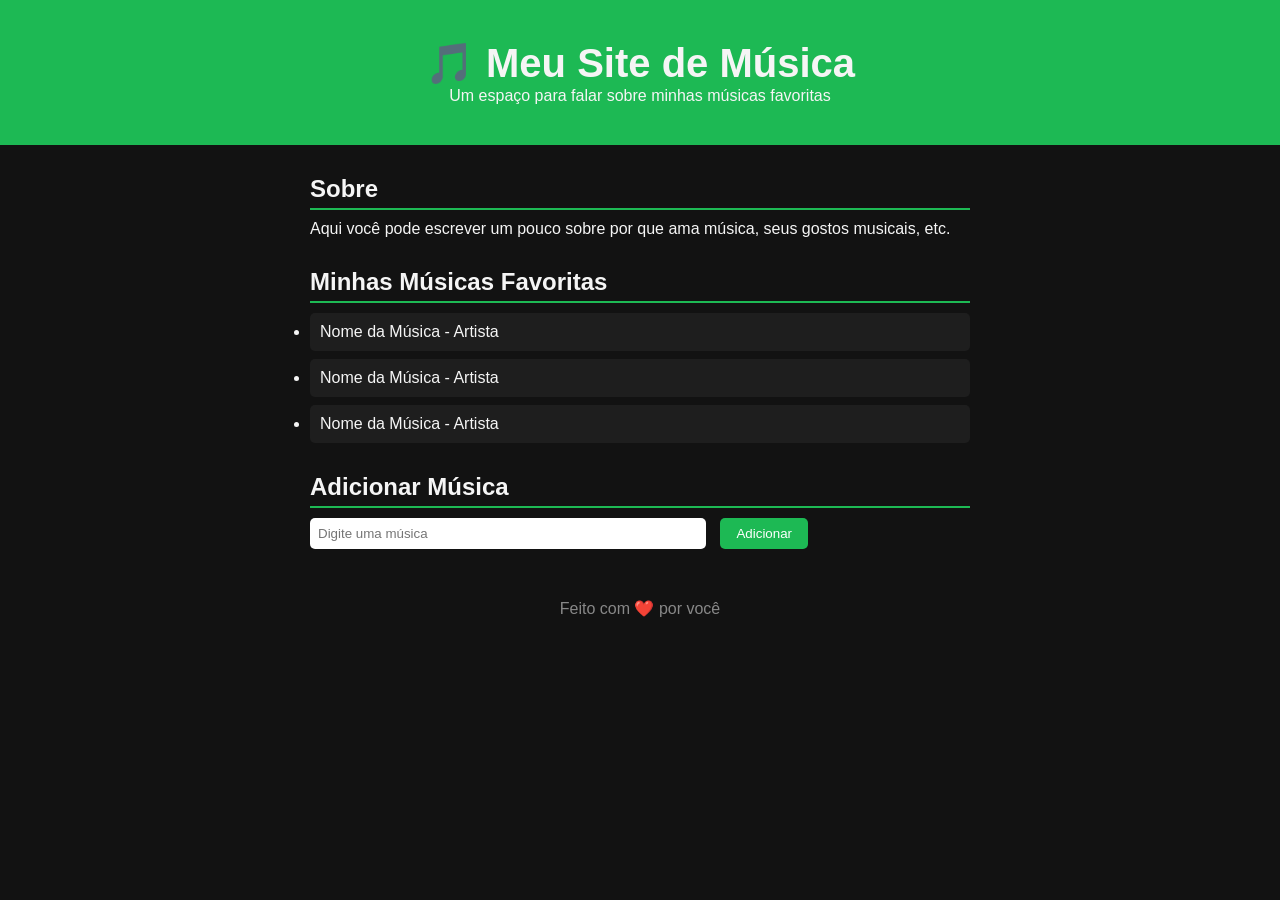
==== index.html @ e7f28879 "implantação de sistemas - vercel" ====
<!DOCTYPE html>
<html lang="pt-br">
<head>
  <meta charset="UTF-8">
  <meta name="viewport" content="width=device-width, initial-scale=1.0">
  <title>Meu Site de Música</title>
  <link rel="stylesheet" href="style.css">
</head>
<body>

  <header>
    <h1>🎵 Meu Site de Música</h1>
    <p>Um espaço para falar sobre minhas músicas favoritas</p>
  </header>

  <main>
    <section id="sobre">
      <h2>Sobre</h2>
      <p>Aqui você pode escrever um pouco sobre por que ama música, seus gostos musicais, etc.</p>
    </section>

    <section id="playlist">
      <h2>Minhas Músicas Favoritas</h2>
      <ul id="lista-musicas">
        <li>Nome da Música - Artista</li>
        <li>Nome da Música - Artista</li>
        <li>Nome da Música - Artista</li>
      </ul>
    </section>

    <section id="adicionar">
      <h2>Adicionar Música</h2>
      <input type="text" id="input-musica" placeholder="Digite uma música">
      <button onclick="adicionarMusica()">Adicionar</button>
    </section>
  </main>

  <footer>
    <p>Feito com ❤️ por você</p>
  </footer>

  <script src="script.js"></script>
</body>
</html>
---- style.css ----
* {
  margin: 0;
  padding: 0;
  box-sizing: border-box;
  font-family: Arial, sans-serif;
}

body {
  background-color: #121212;
  color: #f5f5f5;
}

header {
  background-color: #1db954;
  padding: 40px 20px;
  text-align: center;
}

header h1 {
  font-size: 2.5em;
}

main {
  max-width: 700px;
  margin: 30px auto;
  padding: 0 20px;
}

section {
  margin-bottom: 30px;
}

h2 {
  border-bottom: 2px solid #1db954;
  padding-bottom: 5px;
  margin-bottom: 10px;
}

#lista-musicas li {
  background: #1e1e1e;
  margin: 8px 0;
  padding: 10px;
  border-radius: 5px;
}

input {
  padding: 8px;
  width: 60%;
  border-radius: 5px;
  border: none;
  margin-right: 10px;
}

button {
  padding: 8px 16px;
  background-color: #1db954;
  border: none;
  border-radius: 5px;
  color: white;
  cursor: pointer;
}

button:hover {
  background-color: #17a34a;
}

footer {
  text-align: center;
  padding: 20px;
  color: #888;
}
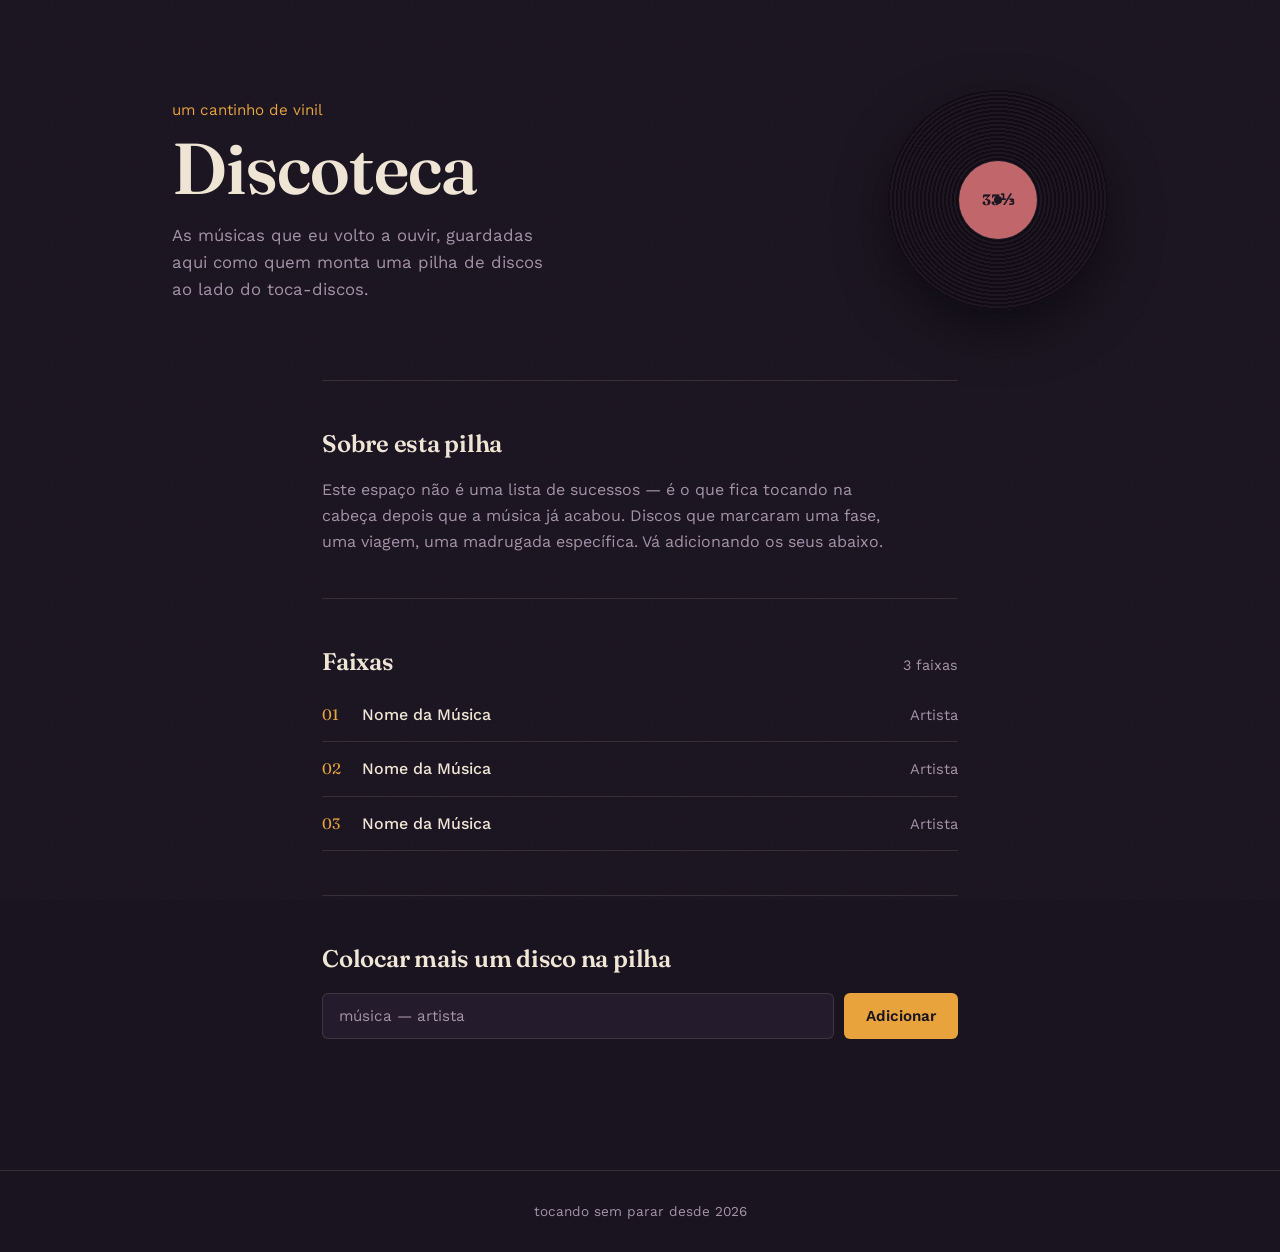
==== commit 6f523c59: "Site melhorado" ====
--- a/index.html
+++ b/index.html
@@ -1,44 +1,67 @@
 <!DOCTYPE html>
 <html lang="pt-br">
 <head>
-  <meta charset="UTF-8">
-  <meta name="viewport" content="width=device-width, initial-scale=1.0">
-  <title>Meu Site de Música</title>
-  <link rel="stylesheet" href="style.css">
+<meta charset="UTF-8">
+<meta name="viewport" content="width=device-width, initial-scale=1.0">
+<title>Discoteca — meu cantinho de música</title>
+<link rel="preconnect" href="https://fonts.googleapis.com">
+<link rel="preconnect" href="https://fonts.gstatic.com" crossorigin>
+<link href="https://fonts.googleapis.com/css2?family=Fraunces:opsz,wght@9..144,400;9..144,600;9..144,700&family=Work+Sans:wght@400;500;600&display=swap" rel="stylesheet">
+<link rel="stylesheet" href="style.css">
 </head>
 <body>
 
-  <header>
-    <h1>🎵 Meu Site de Música</h1>
-    <p>Um espaço para falar sobre minhas músicas favoritas</p>
+  <div class="noise"></div>
+
+  <header class="hero">
+    <div class="hero-text">
+      <p class="kicker">um cantinho de vinil</p>
+      <h1>Discoteca</h1>
+      <p class="lede">As músicas que eu volto a ouvir, guardadas aqui como quem monta uma pilha de discos ao lado do toca-discos.</p>
+    </div>
+    <div class="record" id="record" aria-hidden="true">
+      <div class="record-ring"></div>
+      <div class="record-label">
+        <span>33⅓</span>
+      </div>
+      <div class="tonearm" id="tonearm"></div>
+    </div>
   </header>
 
   <main>
-    <section id="sobre">
-      <h2>Sobre</h2>
-      <p>Aqui você pode escrever um pouco sobre por que ama música, seus gostos musicais, etc.</p>
+
+    <section class="about">
+      <h2>Sobre esta pilha</h2>
+      <p>Este espaço não é uma lista de sucessos — é o que fica tocando na cabeça depois que a música já acabou. Discos que marcaram uma fase, uma viagem, uma madrugada específica. Vá adicionando os seus abaixo.</p>
     </section>
 
-    <section id="playlist">
-      <h2>Minhas Músicas Favoritas</h2>
-      <ul id="lista-musicas">
-        <li>Nome da Música - Artista</li>
-        <li>Nome da Música - Artista</li>
-        <li>Nome da Música - Artista</li>
-      </ul>
+    <section class="tracklist-section">
+      <div class="section-head">
+        <h2>Faixas</h2>
+        <span class="count" id="track-count">3 faixas</span>
+      </div>
+      <ol class="tracklist" id="lista-musicas">
+        <li><span class="track-title">Nome da Música</span><span class="track-artist">Artista</span></li>
+        <li><span class="track-title">Nome da Música</span><span class="track-artist">Artista</span></li>
+        <li><span class="track-title">Nome da Música</span><span class="track-artist">Artista</span></li>
+      </ol>
     </section>
 
-    <section id="adicionar">
-      <h2>Adicionar Música</h2>
-      <input type="text" id="input-musica" placeholder="Digite uma música">
-      <button onclick="adicionarMusica()">Adicionar</button>
+    <section class="add-section">
+      <h2>Colocar mais um disco na pilha</h2>
+      <form id="form-musica" class="add-form">
+        <input type="text" id="input-musica" placeholder="música — artista" autocomplete="off">
+        <button type="submit">Adicionar</button>
+      </form>
+      <p class="hint" id="hint"></p>
     </section>
+
   </main>
 
   <footer>
-    <p>Feito com ❤️ por você</p>
+    <p>tocando sem parar desde <span id="ano"></span></p>
   </footer>
 
   <script src="script.js"></script>
 </body>
-</html>+</html>
--- a/style.css
+++ b/style.css
@@ -1,71 +1,293 @@
-* {
-  margin: 0;
-  padding: 0;
-  box-sizing: border-box;
-  font-family: Arial, sans-serif;
-}
+:root {
+  --bg: #1a1420;
+  --surface: #241c2c;
+  --cream: #f0e6d6;
+  --muted: #a493a8;
+  --amber: #e8a33d;
+  --rose: #c1666b;
+  --line: rgba(240, 230, 214, 0.12);
+}
+
+* { margin: 0; padding: 0; box-sizing: border-box; }
 
 body {
-  background-color: #121212;
-  color: #f5f5f5;
-}
-
-header {
-  background-color: #1db954;
-  padding: 40px 20px;
-  text-align: center;
-}
-
-header h1 {
-  font-size: 2.5em;
-}
+  background: var(--bg);
+  color: var(--cream);
+  font-family: 'Work Sans', sans-serif;
+  line-height: 1.6;
+  -webkit-font-smoothing: antialiased;
+}
+
+h1, h2 {
+  font-family: 'Fraunces', serif;
+  font-weight: 600;
+  letter-spacing: -0.01em;
+}
+
+/* ---------- Hero ---------- */
+
+.hero {
+  display: flex;
+  align-items: center;
+  justify-content: space-between;
+  gap: 40px;
+  max-width: 1000px;
+  margin: 0 auto;
+  padding: 90px 32px 70px;
+}
+
+.kicker {
+  color: var(--amber);
+  font-size: 0.95rem;
+  margin-bottom: 10px;
+}
+
+.hero h1 {
+  font-size: clamp(2.8rem, 6vw, 4.5rem);
+  line-height: 1;
+  margin-bottom: 18px;
+}
+
+.lede {
+  color: var(--muted);
+  max-width: 38ch;
+  font-size: 1.05rem;
+}
+
+/* Record graphic */
+
+.record {
+  position: relative;
+  flex-shrink: 0;
+  width: 220px;
+  height: 220px;
+  border-radius: 50%;
+  background:
+    repeating-radial-gradient(circle at center,
+      #0f0a13 0px, #0f0a13 2px,
+      #1c1520 2px, #1c1520 4px);
+  box-shadow: 0 20px 50px rgba(0,0,0,0.5);
+  animation: spin 9s linear infinite;
+  animation-play-state: paused;
+}
+
+.record.playing {
+  animation-play-state: running;
+}
+
+.record-label {
+  position: absolute;
+  top: 50%;
+  left: 50%;
+  width: 78px;
+  height: 78px;
+  transform: translate(-50%, -50%);
+  border-radius: 50%;
+  background: var(--rose);
+  display: flex;
+  align-items: center;
+  justify-content: center;
+  color: var(--bg);
+  font-family: 'Fraunces', serif;
+  font-weight: 700;
+  font-size: 0.95rem;
+}
+
+.record-label::after {
+  content: "";
+  position: absolute;
+  width: 8px;
+  height: 8px;
+  border-radius: 50%;
+  background: var(--bg);
+}
+
+@keyframes spin {
+  from { transform: rotate(0deg); }
+  to { transform: rotate(360deg); }
+}
+
+/* ---------- Main sections ---------- */
 
 main {
   max-width: 700px;
-  margin: 30px auto;
-  padding: 0 20px;
+  margin: 0 auto;
+  padding: 0 32px 60px;
 }
 
 section {
-  margin-bottom: 30px;
-}
-
-h2 {
-  border-bottom: 2px solid #1db954;
-  padding-bottom: 5px;
-  margin-bottom: 10px;
-}
-
-#lista-musicas li {
-  background: #1e1e1e;
-  margin: 8px 0;
-  padding: 10px;
-  border-radius: 5px;
-}
-
-input {
-  padding: 8px;
-  width: 60%;
-  border-radius: 5px;
+  padding: 44px 0;
+  border-top: 1px solid var(--line);
+}
+
+.about h2,
+.add-section h2 {
+  font-size: 1.5rem;
+  margin-bottom: 14px;
+}
+
+.about p {
+  color: var(--muted);
+  max-width: 58ch;
+}
+
+.section-head {
+  display: flex;
+  align-items: baseline;
+  justify-content: space-between;
+  margin-bottom: 20px;
+}
+
+.section-head h2 {
+  font-size: 1.5rem;
+}
+
+.count {
+  color: var(--muted);
+  font-size: 0.9rem;
+}
+
+/* Tracklist */
+
+.tracklist {
+  list-style: none;
+  counter-reset: track;
+}
+
+.tracklist li {
+  counter-increment: track;
+  display: flex;
+  align-items: baseline;
+  gap: 16px;
+  padding: 14px 0;
+  border-bottom: 1px solid var(--line);
+}
+
+.tracklist li:first-child {
+  padding-top: 0;
+}
+
+.tracklist li::before {
+  content: counter(track, decimal-leading-zero);
+  color: var(--amber);
+  font-family: 'Fraunces', serif;
+  font-size: 0.95rem;
+  min-width: 24px;
+}
+
+.track-title {
+  font-weight: 500;
+}
+
+.track-artist {
+  color: var(--muted);
+  margin-left: auto;
+  font-size: 0.92rem;
+  text-align: right;
+}
+
+/* Add form */
+
+.add-form {
+  display: flex;
+  gap: 10px;
+}
+
+.add-form input {
+  flex: 1;
+  padding: 13px 16px;
+  background: var(--surface);
+  border: 1px solid var(--line);
+  border-radius: 6px;
+  color: var(--cream);
+  font-family: inherit;
+  font-size: 0.95rem;
+}
+
+.add-form input::placeholder {
+  color: var(--muted);
+}
+
+.add-form input:focus {
+  outline: none;
+  border-color: var(--amber);
+}
+
+.add-form button {
+  padding: 13px 22px;
+  background: var(--amber);
+  color: var(--bg);
   border: none;
-  margin-right: 10px;
-}
-
-button {
-  padding: 8px 16px;
-  background-color: #1db954;
-  border: none;
-  border-radius: 5px;
-  color: white;
+  border-radius: 6px;
+  font-family: inherit;
+  font-weight: 600;
+  font-size: 0.95rem;
   cursor: pointer;
-}
-
-button:hover {
-  background-color: #17a34a;
-}
+  transition: background 0.15s ease;
+}
+
+.add-form button:hover {
+  background: #f0b25a;
+}
+
+.add-form button:focus-visible,
+.add-form input:focus-visible {
+  outline: 2px solid var(--amber);
+  outline-offset: 2px;
+}
+
+.hint {
+  margin-top: 10px;
+  min-height: 1.2em;
+  font-size: 0.88rem;
+  color: var(--rose);
+}
+
+/* Footer */
 
 footer {
   text-align: center;
-  padding: 20px;
-  color: #888;
-}+  padding: 30px;
+  color: var(--muted);
+  font-size: 0.85rem;
+  border-top: 1px solid var(--line);
+}
+
+/* Subtle grain overlay for warmth */
+.noise {
+  position: fixed;
+  inset: 0;
+  pointer-events: none;
+  opacity: 0.03;
+  background-image: url("data:image/svg+xml,%3Csvg xmlns='http://www.w3.org/2000/svg' width='60' height='60'%3E%3Cfilter id='n'%3E%3CfeTurbulence type='fractalNoise' baseFrequency='0.9' numOctaves='2'/%3E%3C/filter%3E%3Crect width='100%25' height='100%25' filter='url(%23n)'/%3E%3C/svg%3E");
+  z-index: 999;
+}
+
+/* Reduced motion */
+@media (prefers-reduced-motion: reduce) {
+  .record { animation: none; }
+}
+
+/* Mobile */
+@media (max-width: 680px) {
+  .hero {
+    flex-direction: column;
+    align-items: flex-start;
+    padding-top: 60px;
+  }
+  .record {
+    width: 150px;
+    height: 150px;
+    align-self: center;
+  }
+  .track-artist {
+    text-align: left;
+    margin-left: 0;
+  }
+  .tracklist li {
+    flex-wrap: wrap;
+  }
+  .add-form {
+    flex-direction: column;
+  }
+}
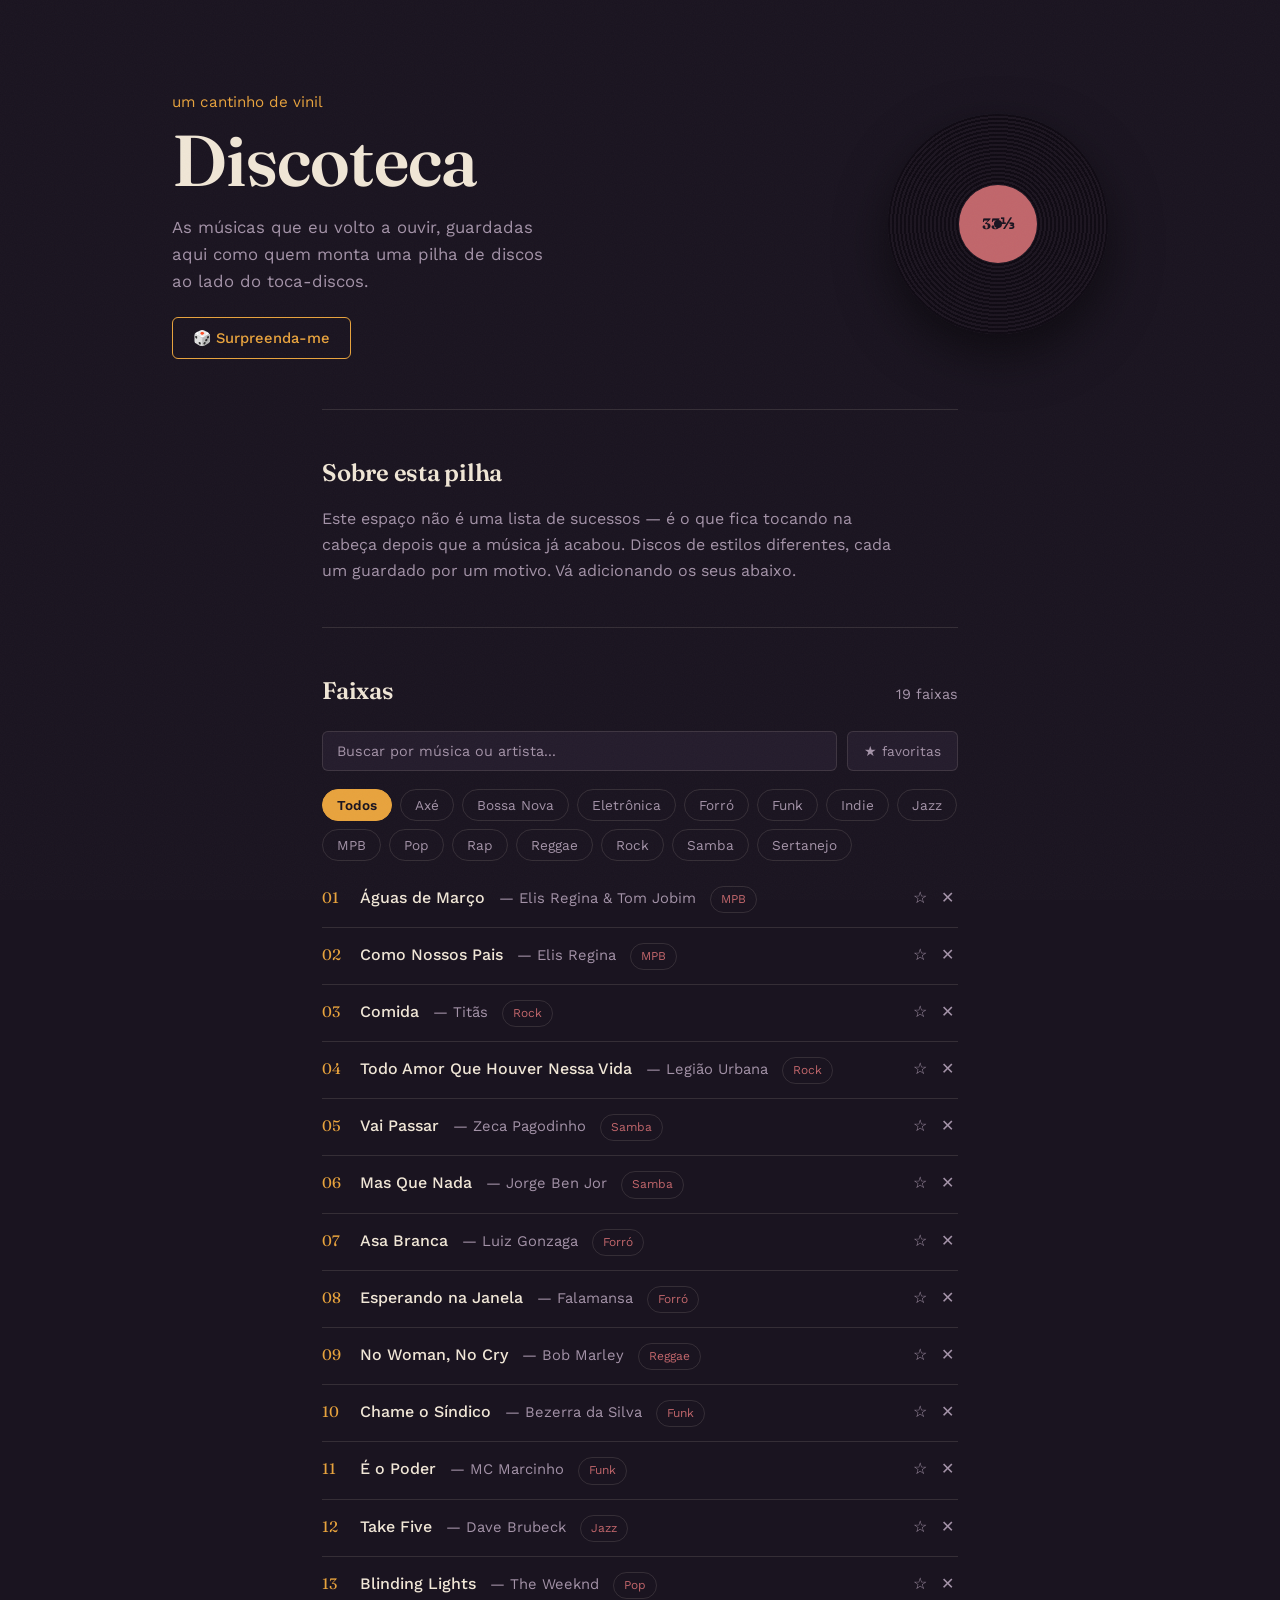
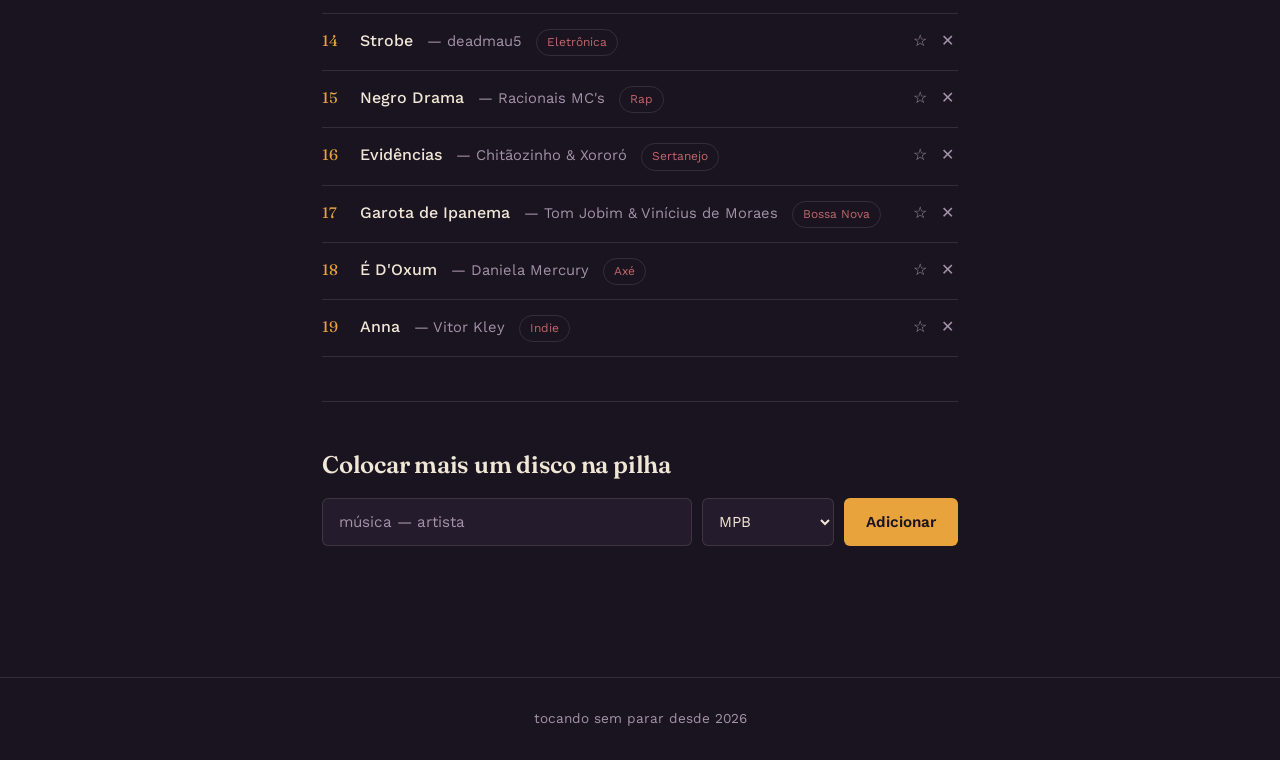
==== commit abed7c52: "atualidade" ====
--- a/index.html
+++ b/index.html
@@ -18,39 +18,67 @@
       <p class="kicker">um cantinho de vinil</p>
       <h1>Discoteca</h1>
       <p class="lede">As músicas que eu volto a ouvir, guardadas aqui como quem monta uma pilha de discos ao lado do toca-discos.</p>
+      <button id="btn-sorteio" class="btn-sorteio">🎲 Surpreenda-me</button>
     </div>
     <div class="record" id="record" aria-hidden="true">
-      <div class="record-ring"></div>
       <div class="record-label">
         <span>33⅓</span>
       </div>
-      <div class="tonearm" id="tonearm"></div>
     </div>
   </header>
+
+  <div class="sorteio-card" id="sorteio-card" hidden>
+    <p class="sorteio-label">tocando agora, por sorte</p>
+    <p class="sorteio-musica" id="sorteio-musica"></p>
+    <button class="sorteio-fechar" id="sorteio-fechar" aria-label="Fechar">×</button>
+  </div>
 
   <main>
 
     <section class="about">
       <h2>Sobre esta pilha</h2>
-      <p>Este espaço não é uma lista de sucessos — é o que fica tocando na cabeça depois que a música já acabou. Discos que marcaram uma fase, uma viagem, uma madrugada específica. Vá adicionando os seus abaixo.</p>
+      <p>Este espaço não é uma lista de sucessos — é o que fica tocando na cabeça depois que a música já acabou. Discos de estilos diferentes, cada um guardado por um motivo. Vá adicionando os seus abaixo.</p>
     </section>
 
     <section class="tracklist-section">
       <div class="section-head">
         <h2>Faixas</h2>
-        <span class="count" id="track-count">3 faixas</span>
+        <span class="count" id="track-count">0 faixas</span>
       </div>
-      <ol class="tracklist" id="lista-musicas">
-        <li><span class="track-title">Nome da Música</span><span class="track-artist">Artista</span></li>
-        <li><span class="track-title">Nome da Música</span><span class="track-artist">Artista</span></li>
-        <li><span class="track-title">Nome da Música</span><span class="track-artist">Artista</span></li>
-      </ol>
+
+      <div class="controls-row">
+        <input type="text" id="busca" class="busca-input" placeholder="Buscar por música ou artista...">
+        <button class="fav-toggle" id="fav-toggle" title="Mostrar só favoritas">★ favoritas</button>
+      </div>
+
+      <div class="genre-tabs" id="genre-tabs">
+        <button class="genre-tab active" data-genre="todos">Todos</button>
+      </div>
+
+      <ol class="tracklist" id="lista-musicas"></ol>
     </section>
 
     <section class="add-section">
       <h2>Colocar mais um disco na pilha</h2>
       <form id="form-musica" class="add-form">
         <input type="text" id="input-musica" placeholder="música — artista" autocomplete="off">
+        <select id="select-genero">
+          <option value="MPB">MPB</option>
+          <option value="Rock">Rock</option>
+          <option value="Pop">Pop</option>
+          <option value="Samba">Samba</option>
+          <option value="Forró">Forró</option>
+          <option value="Funk">Funk</option>
+          <option value="Sertanejo">Sertanejo</option>
+          <option value="Eletrônica">Eletrônica</option>
+          <option value="Rap">Rap</option>
+          <option value="Reggae">Reggae</option>
+          <option value="Jazz">Jazz</option>
+          <option value="Bossa Nova">Bossa Nova</option>
+          <option value="Axé">Axé</option>
+          <option value="Indie">Indie</option>
+          <option value="Outro">Outro</option>
+        </select>
         <button type="submit">Adicionar</button>
       </form>
       <p class="hint" id="hint"></p>
--- a/style.css
+++ b/style.css
@@ -33,7 +33,7 @@
   gap: 40px;
   max-width: 1000px;
   margin: 0 auto;
-  padding: 90px 32px 70px;
+  padding: 90px 32px 50px;
 }
 
 .kicker {
@@ -52,6 +52,25 @@
   color: var(--muted);
   max-width: 38ch;
   font-size: 1.05rem;
+  margin-bottom: 22px;
+}
+
+.btn-sorteio {
+  background: transparent;
+  border: 1px solid var(--amber);
+  color: var(--amber);
+  padding: 11px 20px;
+  border-radius: 6px;
+  font-family: 'Work Sans', sans-serif;
+  font-weight: 500;
+  font-size: 0.92rem;
+  cursor: pointer;
+  transition: background 0.15s ease, color 0.15s ease;
+}
+
+.btn-sorteio:hover {
+  background: var(--amber);
+  color: var(--bg);
 }
 
 /* Record graphic */
@@ -107,6 +126,45 @@
   to { transform: rotate(360deg); }
 }
 
+/* Sorteio card */
+
+.sorteio-card {
+  max-width: 700px;
+  margin: 0 auto 30px;
+  padding: 18px 24px;
+  background: var(--surface);
+  border: 1px solid var(--amber);
+  border-radius: 8px;
+  position: relative;
+}
+
+.sorteio-label {
+  color: var(--amber);
+  font-size: 0.78rem;
+  margin-bottom: 4px;
+}
+
+.sorteio-musica {
+  font-family: 'Fraunces', serif;
+  font-size: 1.15rem;
+}
+
+.sorteio-fechar {
+  position: absolute;
+  top: 12px;
+  right: 16px;
+  background: none;
+  border: none;
+  color: var(--muted);
+  font-size: 1.3rem;
+  cursor: pointer;
+  line-height: 1;
+}
+
+.sorteio-fechar:hover {
+  color: var(--cream);
+}
+
 /* ---------- Main sections ---------- */
 
 main {
@@ -147,6 +205,89 @@
   font-size: 0.9rem;
 }
 
+/* Controls: search + favorite toggle */
+
+.controls-row {
+  display: flex;
+  gap: 10px;
+  margin-bottom: 18px;
+}
+
+.busca-input {
+  flex: 1;
+  padding: 11px 14px;
+  background: var(--surface);
+  border: 1px solid var(--line);
+  border-radius: 6px;
+  color: var(--cream);
+  font-family: inherit;
+  font-size: 0.9rem;
+}
+
+.busca-input::placeholder {
+  color: var(--muted);
+}
+
+.busca-input:focus {
+  outline: none;
+  border-color: var(--amber);
+}
+
+.fav-toggle {
+  background: var(--surface);
+  border: 1px solid var(--line);
+  color: var(--muted);
+  padding: 0 16px;
+  border-radius: 6px;
+  font-family: inherit;
+  font-size: 0.85rem;
+  cursor: pointer;
+  white-space: nowrap;
+  transition: border-color 0.15s ease, color 0.15s ease;
+}
+
+.fav-toggle:hover {
+  color: var(--cream);
+}
+
+.fav-toggle.active {
+  border-color: var(--amber);
+  color: var(--amber);
+}
+
+/* Genre tabs */
+
+.genre-tabs {
+  display: flex;
+  flex-wrap: wrap;
+  gap: 8px;
+  margin-bottom: 24px;
+}
+
+.genre-tab {
+  background: transparent;
+  border: 1px solid var(--line);
+  color: var(--muted);
+  padding: 7px 14px;
+  border-radius: 999px;
+  font-family: 'Work Sans', sans-serif;
+  font-size: 0.85rem;
+  cursor: pointer;
+  transition: border-color 0.15s ease, color 0.15s ease;
+}
+
+.genre-tab:hover {
+  border-color: var(--amber);
+  color: var(--cream);
+}
+
+.genre-tab.active {
+  background: var(--amber);
+  border-color: var(--amber);
+  color: var(--bg);
+  font-weight: 600;
+}
+
 /* Tracklist */
 
 .tracklist {
@@ -158,7 +299,7 @@
   counter-increment: track;
   display: flex;
   align-items: baseline;
-  gap: 16px;
+  gap: 14px;
   padding: 14px 0;
   border-bottom: 1px solid var(--line);
 }
@@ -181,9 +322,52 @@
 
 .track-artist {
   color: var(--muted);
+  font-size: 0.92rem;
+}
+
+.track-genre {
+  font-size: 0.75rem;
+  color: var(--rose);
+  border: 1px solid var(--line);
+  padding: 3px 10px;
+  border-radius: 999px;
+  white-space: nowrap;
+}
+
+.track-actions {
   margin-left: auto;
-  font-size: 0.92rem;
-  text-align: right;
+  display: flex;
+  gap: 6px;
+  align-items: center;
+}
+
+.btn-icon {
+  background: none;
+  border: none;
+  cursor: pointer;
+  font-size: 1rem;
+  color: var(--muted);
+  padding: 4px;
+  line-height: 1;
+  transition: color 0.15s ease;
+}
+
+.btn-icon:hover {
+  color: var(--cream);
+}
+
+.btn-fav.active {
+  color: var(--amber);
+}
+
+.btn-remove:hover {
+  color: var(--rose);
+}
+
+.empty-msg {
+  color: var(--muted);
+  font-size: 0.9rem;
+  padding: 10px 0;
 }
 
 /* Add form */
@@ -191,10 +375,12 @@
 .add-form {
   display: flex;
   gap: 10px;
-}
-
-.add-form input {
+  flex-wrap: wrap;
+}
+
+.add-form input[type="text"] {
   flex: 1;
+  min-width: 200px;
   padding: 13px 16px;
   background: var(--surface);
   border: 1px solid var(--line);
@@ -204,11 +390,22 @@
   font-size: 0.95rem;
 }
 
+.add-form select {
+  padding: 13px 12px;
+  background: var(--surface);
+  border: 1px solid var(--line);
+  border-radius: 6px;
+  color: var(--cream);
+  font-family: inherit;
+  font-size: 0.95rem;
+}
+
 .add-form input::placeholder {
   color: var(--muted);
 }
 
-.add-form input:focus {
+.add-form input:focus,
+.add-form select:focus {
   outline: none;
   border-color: var(--amber);
 }
@@ -231,7 +428,8 @@
 }
 
 .add-form button:focus-visible,
-.add-form input:focus-visible {
+.add-form input:focus-visible,
+.add-form select:focus-visible {
   outline: 2px solid var(--amber);
   outline-offset: 2px;
 }
@@ -280,14 +478,19 @@
     height: 150px;
     align-self: center;
   }
-  .track-artist {
-    text-align: left;
-    margin-left: 0;
-  }
   .tracklist li {
     flex-wrap: wrap;
   }
+  .track-actions {
+    margin-left: 38px;
+  }
   .add-form {
     flex-direction: column;
   }
-}
+  .add-form select {
+    width: 100%;
+  }
+  .controls-row {
+    flex-direction: column;
+  }
+}
